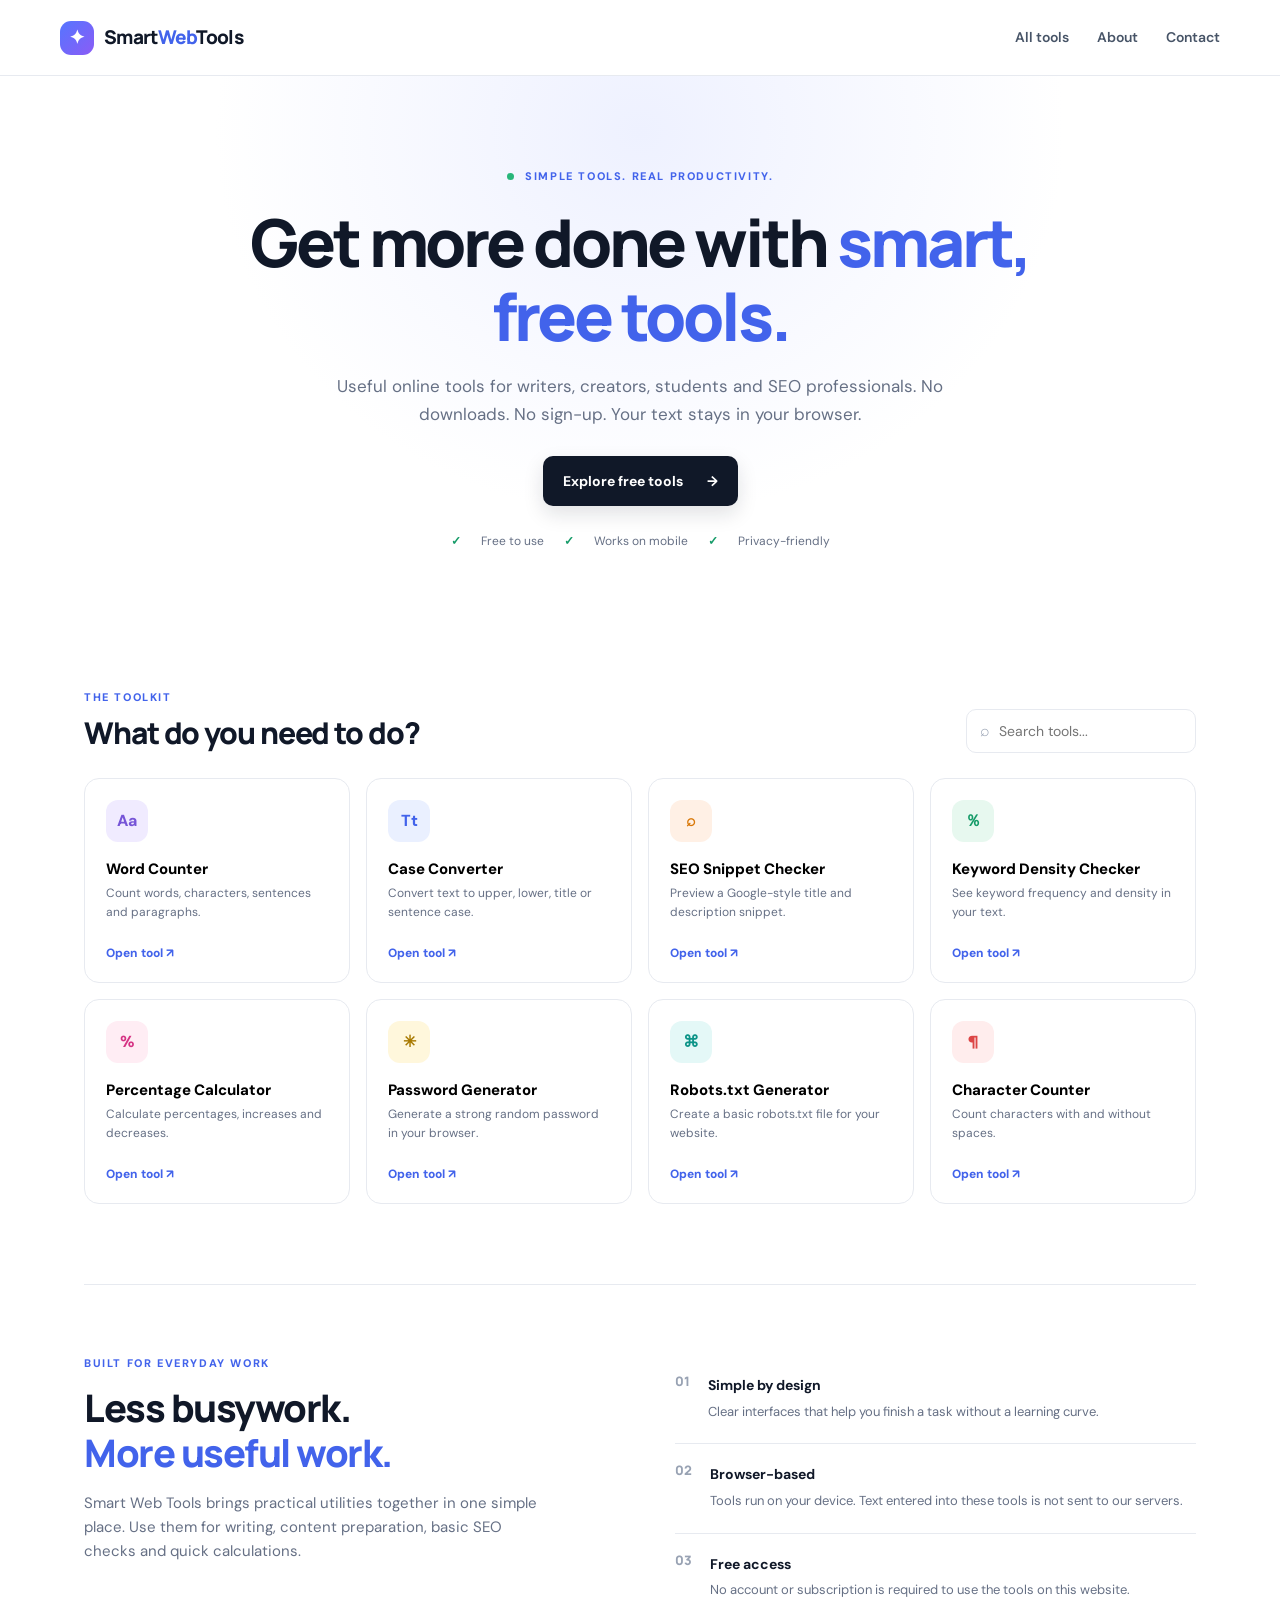
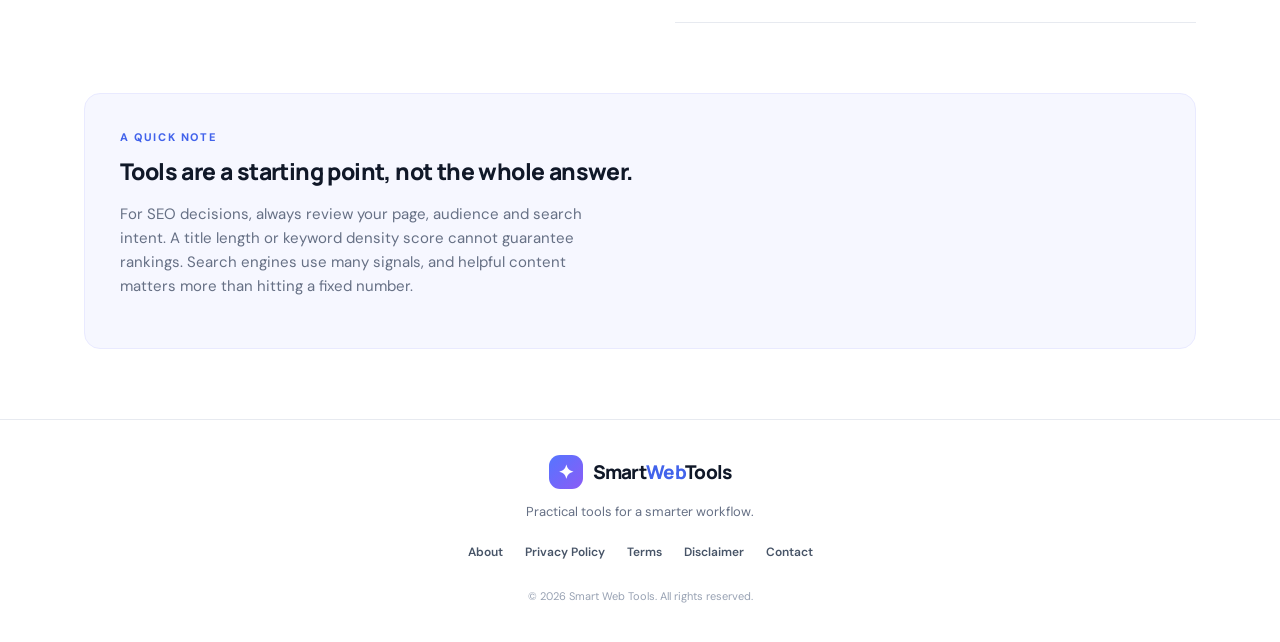
==== index.html @ bcb26a13 "Add files via upload" ====
<!doctype html>
<html lang="en">
<head>
  <meta charset="utf-8">
  <meta name="viewport" content="width=device-width, initial-scale=1">
  <title>Smart Web Tools – Free Online Tools for Everyday Work</title>
  <meta name="description" content="Use free, fast and easy online tools: word counter, character counter, case converter, SEO snippet checker, keyword density checker, percentage calculator, password generator and robots.txt generator.">
  <meta name="robots" content="index,follow">
  <meta name="theme-color" content="#101828">
  <link rel="canonical" href="https://YOUR-USERNAME.github.io/">
  <link rel="icon" href="favicon.svg" type="image/svg+xml">
  <link rel="stylesheet" href="style.css">
  <script type="application/ld+json">
  {
    "@context":"https://schema.org",
    "@type":"WebSite",
    "name":"Smart Web Tools",
    "url":"https://YOUR-USERNAME.github.io/",
    "description":"Free browser-based tools for writing, SEO and everyday calculations."
  }
  </script>
</head>
<body>
<header class="site-header">
  <a class="brand" href="#" aria-label="Smart Web Tools home"><span class="brand-mark">✦</span><span>Smart<span class="brand-accent">Web</span>Tools</span></a>
  <nav><a href="#tools">All tools</a><a href="#about">About</a><a href="contact.html">Contact</a></nav>
</header>
<main>
  <section class="hero">
    <div class="eyebrow"><span class="pulse"></span> SIMPLE TOOLS. REAL PRODUCTIVITY.</div>
    <h1>Get more done with <span>smart, free tools.</span></h1>
    <p class="hero-copy">Useful online tools for writers, creators, students and SEO professionals. No downloads. No sign-up. Your text stays in your browser.</p>
    <a class="primary-btn" href="#tools">Explore free tools <span>→</span></a>
    <div class="hero-note"><span>✓</span> Free to use <span>✓</span> Works on mobile <span>✓</span> Privacy-friendly</div>
  </section>

  <section class="tool-section" id="tools">
    <div class="section-heading"><div><div class="eyebrow">THE TOOLKIT</div><h2>What do you need to do?</h2></div><div class="search-wrap"><span>⌕</span><input id="toolSearch" type="search" placeholder="Search tools..." aria-label="Search tools"></div></div>
    <div class="tool-grid" id="toolGrid">
      <button class="tool-card" data-tool="words" data-name="word counter"><span class="tool-icon purple">Aa</span><span class="tool-card-title">Word Counter</span><span class="tool-card-desc">Count words, characters, sentences and paragraphs.</span><span class="card-link">Open tool ↗</span></button>
      <button class="tool-card" data-tool="case" data-name="case converter"><span class="tool-icon blue">Tt</span><span class="tool-card-title">Case Converter</span><span class="tool-card-desc">Convert text to upper, lower, title or sentence case.</span><span class="card-link">Open tool ↗</span></button>
      <button class="tool-card" data-tool="snippet" data-name="meta title description seo snippet checker"><span class="tool-icon orange">⌕</span><span class="tool-card-title">SEO Snippet Checker</span><span class="tool-card-desc">Preview a Google-style title and description snippet.</span><span class="card-link">Open tool ↗</span></button>
      <button class="tool-card" data-tool="density" data-name="keyword density checker"><span class="tool-icon green">％</span><span class="tool-card-title">Keyword Density Checker</span><span class="tool-card-desc">See keyword frequency and density in your text.</span><span class="card-link">Open tool ↗</span></button>
      <button class="tool-card" data-tool="percent" data-name="percentage calculator"><span class="tool-icon pink">%</span><span class="tool-card-title">Percentage Calculator</span><span class="tool-card-desc">Calculate percentages, increases and decreases.</span><span class="card-link">Open tool ↗</span></button>
      <button class="tool-card" data-tool="password" data-name="password generator"><span class="tool-icon yellow">✳</span><span class="tool-card-title">Password Generator</span><span class="tool-card-desc">Generate a strong random password in your browser.</span><span class="card-link">Open tool ↗</span></button>
      <button class="tool-card" data-tool="robots" data-name="robots txt generator"><span class="tool-icon teal">⌘</span><span class="tool-card-title">Robots.txt Generator</span><span class="tool-card-desc">Create a basic robots.txt file for your website.</span><span class="card-link">Open tool ↗</span></button>
      <button class="tool-card" data-tool="characters" data-name="character counter"><span class="tool-icon red">¶</span><span class="tool-card-title">Character Counter</span><span class="tool-card-desc">Count characters with and without spaces.</span><span class="card-link">Open tool ↗</span></button>
    </div>
    <p id="noResults" class="muted hidden">No tools match that search. Try another word.</p>
  </section>

  <section class="workspace hidden" id="workspace" aria-live="polite">
    <div class="workspace-top"><div><div class="eyebrow">SMART WEB TOOLS</div><h2 id="toolTitle">Tool</h2></div><button class="close-btn" id="closeTool" aria-label="Close tool">✕</button></div>
    <div id="toolContent"></div>
  </section>

  <section class="why-section" id="about">
    <div class="why-copy"><div class="eyebrow">BUILT FOR EVERYDAY WORK</div><h2>Less busywork.<br><span>More useful work.</span></h2><p>Smart Web Tools brings practical utilities together in one simple place. Use them for writing, content preparation, basic SEO checks and quick calculations.</p></div>
    <div class="benefit-list">
      <div class="benefit"><span>01</span><div><b>Simple by design</b><p>Clear interfaces that help you finish a task without a learning curve.</p></div></div>
      <div class="benefit"><span>02</span><div><b>Browser-based</b><p>Tools run on your device. Text entered into these tools is not sent to our servers.</p></div></div>
      <div class="benefit"><span>03</span><div><b>Free access</b><p>No account or subscription is required to use the tools on this website.</p></div></div>
    </div>
  </section>
  <section class="content-note">
    <div class="eyebrow">A QUICK NOTE</div><h2>Tools are a starting point, not the whole answer.</h2>
    <p>For SEO decisions, always review your page, audience and search intent. A title length or keyword density score cannot guarantee rankings. Search engines use many signals, and helpful content matters more than hitting a fixed number.</p>
  </section>
</main>
<footer class="footer">
  <a class="brand" href="#"><span class="brand-mark">✦</span><span>Smart<span class="brand-accent">Web</span>Tools</span></a>
  <p>Practical tools for a smarter workflow.</p>
  <div class="footer-links"><a href="about.html">About</a><a href="privacy.html">Privacy Policy</a><a href="terms.html">Terms</a><a href="disclaimer.html">Disclaimer</a><a href="contact.html">Contact</a></div>
  <small>© <span id="year"></span> Smart Web Tools. All rights reserved.</small>
</footer>
<script src="script.js"></script>
</body></html>
---- style.css ----
@import url('https://fonts.googleapis.com/css2?family=DM+Sans:wght@400;500;600;700&family=Manrope:wght@400;500;600;700;800&display=swap');
:root{--ink:#101828;--muted:#667085;--line:#e7eaf0;--bg:#fff;--soft:#f7f8fc;--blue:#4263eb;--purple:#7257d8}
*{box-sizing:border-box}html{scroll-behavior:smooth}body{margin:0;background:var(--bg);color:var(--ink);font-family:'DM Sans',sans-serif;line-height:1.6}.site-header{height:76px;display:flex;align-items:center;justify-content:space-between;padding:0 max(calc((100% - 1160px)/2),24px);border-bottom:1px solid var(--line);background:#ffffffed;position:sticky;top:0;z-index:5;backdrop-filter:blur(12px)}.brand{display:flex;align-items:center;gap:10px;text-decoration:none;color:var(--ink);font-family:Manrope,sans-serif;font-weight:800;font-size:19px;letter-spacing:-.7px}.brand-mark{display:grid;place-items:center;width:34px;height:34px;border-radius:11px;color:white;background:linear-gradient(135deg,#5575ff,#8b5cf6);font-size:19px}.brand-accent{color:var(--blue)}nav{display:flex;gap:28px}nav a,.footer-links a{color:#475467;text-decoration:none;font-size:14px;font-weight:600}nav a:hover,.footer-links a:hover{color:var(--blue)}main{max-width:1160px;margin:auto;padding:0 24px}.hero{text-align:center;padding:92px 0 84px;background:radial-gradient(ellipse at 50% 10%,#eef1ff 0,transparent 54%)}.eyebrow{font-size:11px;font-weight:800;letter-spacing:1.6px;color:var(--blue)}.pulse{display:inline-block;width:7px;height:7px;border-radius:50%;background:#28b67a;margin-right:7px}.hero h1{font:800 clamp(39px,6vw,66px)/1.12 Manrope,sans-serif;letter-spacing:-3px;max-width:800px;margin:20px auto}.hero h1 span,.why-copy h2 span{color:var(--blue)}.hero-copy{font-size:17px;color:var(--muted);max-width:620px;margin:0 auto 28px}.primary-btn{display:inline-flex;gap:24px;align-items:center;background:var(--ink);color:white;text-decoration:none;padding:14px 20px;border-radius:10px;font-weight:700;font-size:14px;box-shadow:0 8px 20px #10182820}.primary-btn:hover{background:var(--blue)}.hero-note{display:flex;justify-content:center;gap:20px;flex-wrap:wrap;color:#667085;font-size:12px;margin-top:26px}.hero-note span{color:#159b68;font-weight:800}.tool-section{padding:54px 0 80px}.section-heading{display:flex;align-items:end;justify-content:space-between;gap:20px;margin-bottom:25px}.section-heading h2,.workspace h2{font:800 30px Manrope,sans-serif;letter-spacing:-1.1px;margin:5px 0 0}.search-wrap{display:flex;align-items:center;gap:9px;border:1px solid var(--line);border-radius:10px;padding:0 13px;width:230px;color:#98a2b3}.search-wrap input{border:0;outline:0;padding:12px 0;width:100%;font:14px 'DM Sans';background:transparent}.tool-grid{display:grid;grid-template-columns:repeat(4,1fr);gap:16px}.tool-card{display:flex;flex-direction:column;align-items:flex-start;text-align:left;min-height:205px;padding:21px;border:1px solid var(--line);border-radius:15px;background:white;cursor:pointer;transition:.2s;font-family:inherit}.tool-card:hover{transform:translateY(-4px);border-color:#b8c4ff;box-shadow:0 12px 30px #172b4d0d}.tool-icon{display:grid;place-items:center;width:42px;height:42px;border-radius:12px;font-weight:800;font-size:16px;margin-bottom:17px}.purple{background:#f0ebff;color:#7655d7}.blue{background:#eaf0ff;color:#4263eb}.orange{background:#fff0e5;color:#d97706}.green{background:#e7f8ef;color:#159b68}.pink{background:#ffedf4;color:#d63384}.yellow{background:#fff7dc;color:#a87900}.teal{background:#e4f8f7;color:#0d9488}.red{background:#ffeded;color:#dc4545}.tool-card-title{font-weight:800;font-size:15px;margin-bottom:5px}.tool-card-desc{font-size:12px;color:var(--muted);line-height:1.55}.card-link{font-size:12px;color:var(--blue);font-weight:800;margin-top:auto;padding-top:15px}.workspace{margin:0 0 80px;padding:28px;border:1px solid var(--line);border-radius:18px;background:var(--soft)}.workspace-top{display:flex;justify-content:space-between;align-items:center;margin-bottom:20px}.close-btn{border:1px solid var(--line);background:white;border-radius:9px;padding:8px 12px;cursor:pointer}.field{display:block;margin:14px 0 7px;font-size:13px;font-weight:700}.input,.textarea,select{width:100%;padding:12px 13px;border:1px solid #d9deea;border-radius:9px;font:14px 'DM Sans';background:white;color:var(--ink);outline-color:#8298ff}.textarea{min-height:150px;resize:vertical}.row-fields{display:grid;grid-template-columns:1fr 1fr;gap:15px}.actions{display:flex;gap:10px;flex-wrap:wrap;margin:15px 0}.action-btn{border:0;border-radius:9px;padding:11px 16px;background:var(--blue);color:white;font-weight:700;cursor:pointer}.action-btn.secondary{background:#e9edff;color:#334ecb}.result{background:white;border:1px solid var(--line);border-radius:11px;padding:16px;margin-top:14px}.stats{display:grid;grid-template-columns:repeat(4,1fr);gap:10px;margin-top:12px}.stat{background:white;border:1px solid var(--line);border-radius:10px;padding:12px}.stat strong{display:block;font:800 22px Manrope}.stat small{color:var(--muted)}.muted{color:var(--muted);font-size:13px}.hidden{display:none!important}.why-section{padding:70px 0;border-top:1px solid var(--line);display:grid;grid-template-columns:1fr 1fr;gap:70px}.why-copy h2{font:800 38px/1.2 Manrope;letter-spacing:-1.5px;margin:12px 0}.why-copy p,.content-note p{color:var(--muted);font-size:15px;max-width:470px}.benefit{display:flex;gap:18px;padding:17px 0;border-bottom:1px solid var(--line)}.benefit>span{font:800 13px Manrope;color:#98a2b3}.benefit b{font-size:14px}.benefit p{font-size:13px;color:var(--muted);margin:4px 0}.content-note{padding:35px;background:#f6f7ff;border:1px solid #e9eaff;border-radius:16px;margin-bottom:70px}.content-note h2{font:800 23px Manrope;letter-spacing:-.6px;margin:8px 0}.footer{border-top:1px solid var(--line);padding:35px max(calc((100% - 1160px)/2),24px);text-align:center}.footer .brand{justify-content:center}.footer p{color:var(--muted);font-size:13px}.footer-links{display:flex;justify-content:center;gap:22px;flex-wrap:wrap;margin:20px 0}.footer-links a{font-size:12px}.footer small{color:#98a2b3;font-size:11px}
@media(max-width:850px){.tool-grid{grid-template-columns:repeat(2,1fr)}.why-section{gap:35px}.site-header{padding:0 20px}}@media(max-width:600px){.site-header{height:66px}nav{gap:13px}nav a{font-size:12px}.brand{font-size:16px}.brand-mark{width:30px;height:30px}.hero{padding:65px 0}.hero h1{letter-spacing:-2px}.hero-copy{font-size:15px}.section-heading{align-items:flex-start;flex-direction:column}.search-wrap{width:100%}.tool-grid{gap:10px}.tool-card{padding:15px;min-height:210px}.tool-card-desc{font-size:11px}.workspace{padding:18px}.stats{grid-template-columns:repeat(2,1fr)}.why-section{grid-template-columns:1fr;padding:50px 0;gap:20px}.row-fields{grid-template-columns:1fr}.content-note{padding:23px}.footer-links{gap:13px}}
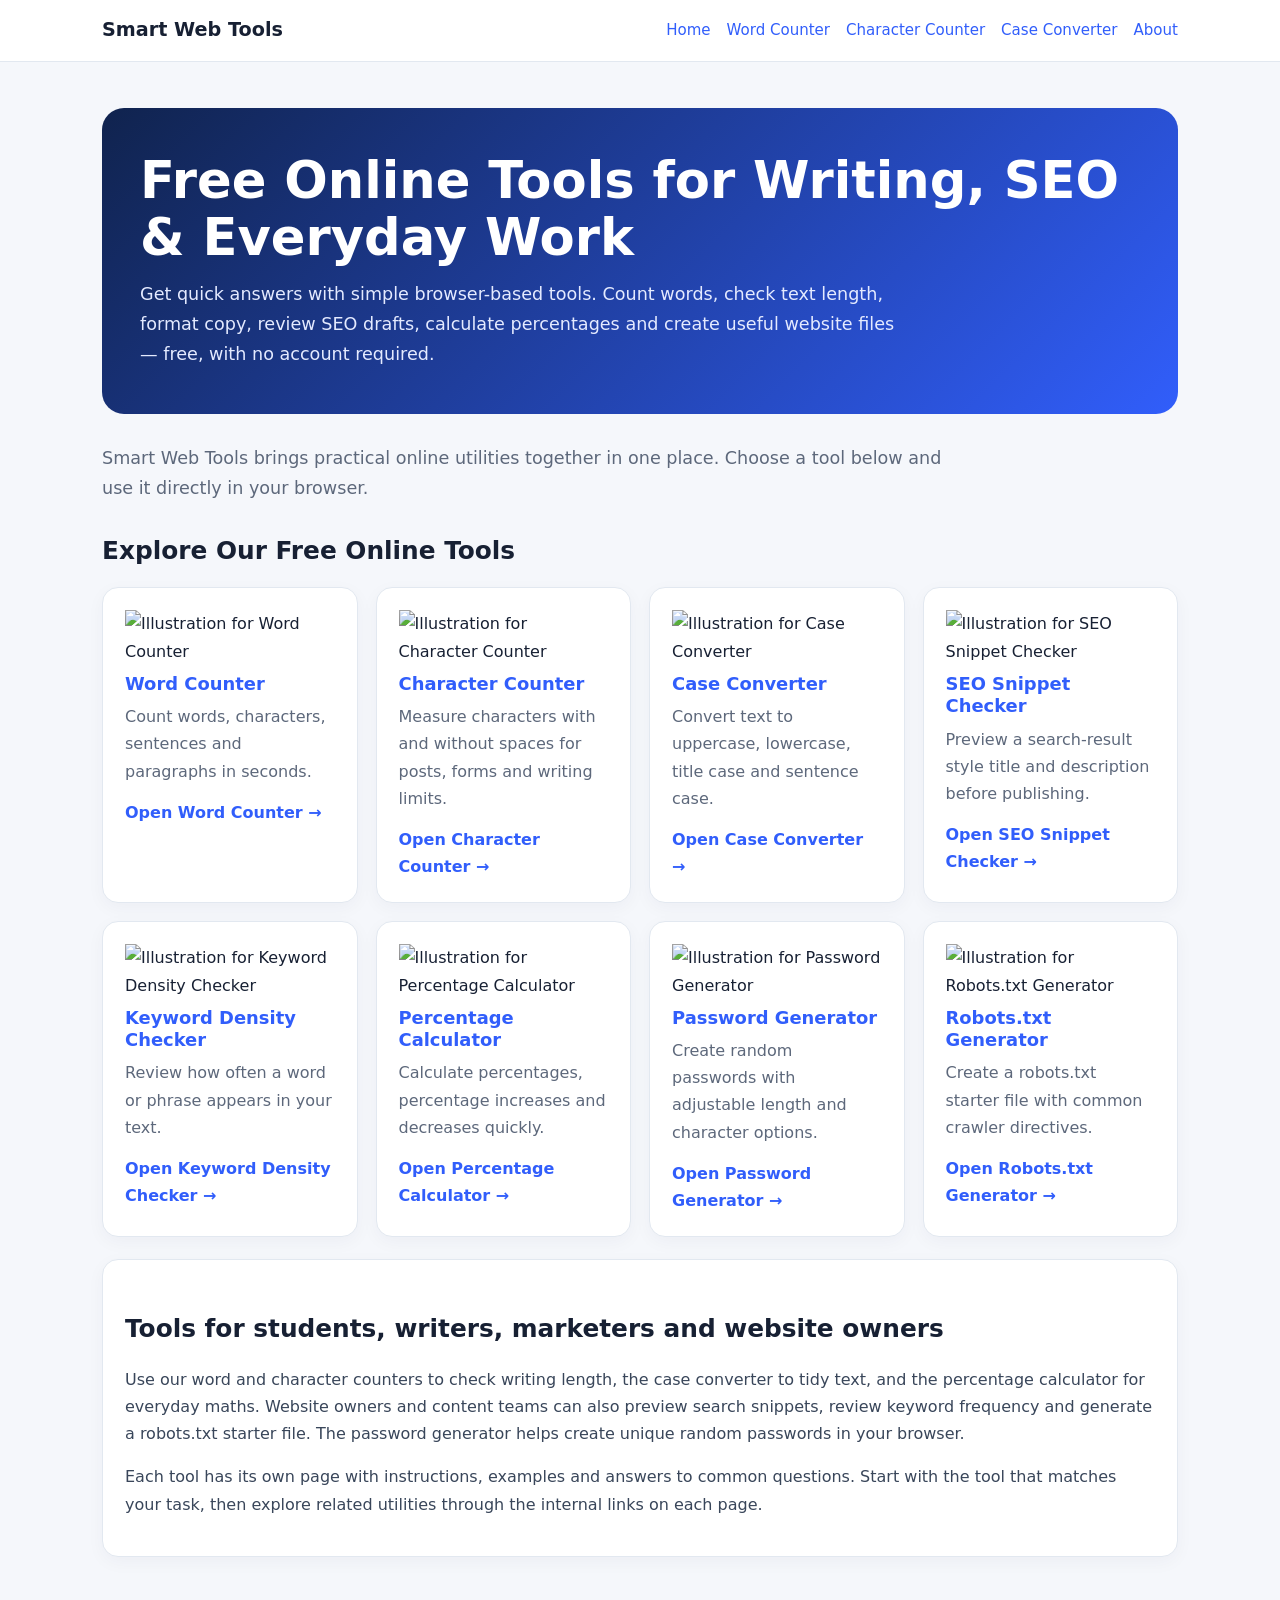
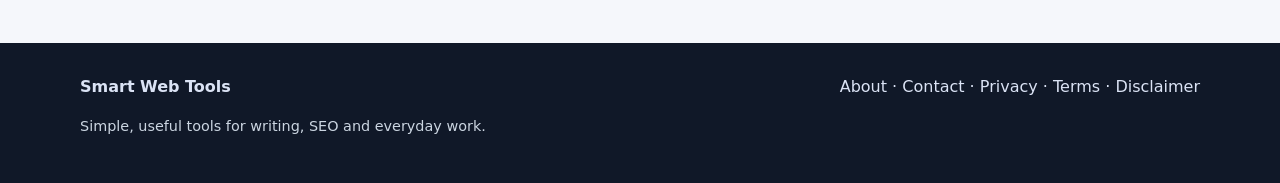
==== commit 22cba2a6: "Add files via upload" ====
--- a/index.html
+++ b/index.html
@@ -1,77 +1,30 @@
 <!doctype html>
 <html lang="en">
 <head>
-  <meta charset="utf-8">
-  <meta name="viewport" content="width=device-width, initial-scale=1">
-  <title>Smart Web Tools – Free Online Tools for Everyday Work</title>
-  <meta name="description" content="Use free, fast and easy online tools: word counter, character counter, case converter, SEO snippet checker, keyword density checker, percentage calculator, password generator and robots.txt generator.">
-  <meta name="robots" content="index,follow">
-  <meta name="theme-color" content="#101828">
-  <link rel="canonical" href="https://YOUR-USERNAME.github.io/">
-  <link rel="icon" href="favicon.svg" type="image/svg+xml">
-  <link rel="stylesheet" href="style.css">
-  <script type="application/ld+json">
-  {
-    "@context":"https://schema.org",
-    "@type":"WebSite",
-    "name":"Smart Web Tools",
-    "url":"https://YOUR-USERNAME.github.io/",
-    "description":"Free browser-based tools for writing, SEO and everyday calculations."
-  }
-  </script>
-</head>
-<body>
-<header class="site-header">
-  <a class="brand" href="#" aria-label="Smart Web Tools home"><span class="brand-mark">✦</span><span>Smart<span class="brand-accent">Web</span>Tools</span></a>
-  <nav><a href="#tools">All tools</a><a href="#about">About</a><a href="contact.html">Contact</a></nav>
-</header>
-<main>
-  <section class="hero">
-    <div class="eyebrow"><span class="pulse"></span> SIMPLE TOOLS. REAL PRODUCTIVITY.</div>
-    <h1>Get more done with <span>smart, free tools.</span></h1>
-    <p class="hero-copy">Useful online tools for writers, creators, students and SEO professionals. No downloads. No sign-up. Your text stays in your browser.</p>
-    <a class="primary-btn" href="#tools">Explore free tools <span>→</span></a>
-    <div class="hero-note"><span>✓</span> Free to use <span>✓</span> Works on mobile <span>✓</span> Privacy-friendly</div>
-  </section>
-
-  <section class="tool-section" id="tools">
-    <div class="section-heading"><div><div class="eyebrow">THE TOOLKIT</div><h2>What do you need to do?</h2></div><div class="search-wrap"><span>⌕</span><input id="toolSearch" type="search" placeholder="Search tools..." aria-label="Search tools"></div></div>
-    <div class="tool-grid" id="toolGrid">
-      <button class="tool-card" data-tool="words" data-name="word counter"><span class="tool-icon purple">Aa</span><span class="tool-card-title">Word Counter</span><span class="tool-card-desc">Count words, characters, sentences and paragraphs.</span><span class="card-link">Open tool ↗</span></button>
-      <button class="tool-card" data-tool="case" data-name="case converter"><span class="tool-icon blue">Tt</span><span class="tool-card-title">Case Converter</span><span class="tool-card-desc">Convert text to upper, lower, title or sentence case.</span><span class="card-link">Open tool ↗</span></button>
-      <button class="tool-card" data-tool="snippet" data-name="meta title description seo snippet checker"><span class="tool-icon orange">⌕</span><span class="tool-card-title">SEO Snippet Checker</span><span class="tool-card-desc">Preview a Google-style title and description snippet.</span><span class="card-link">Open tool ↗</span></button>
-      <button class="tool-card" data-tool="density" data-name="keyword density checker"><span class="tool-icon green">％</span><span class="tool-card-title">Keyword Density Checker</span><span class="tool-card-desc">See keyword frequency and density in your text.</span><span class="card-link">Open tool ↗</span></button>
-      <button class="tool-card" data-tool="percent" data-name="percentage calculator"><span class="tool-icon pink">%</span><span class="tool-card-title">Percentage Calculator</span><span class="tool-card-desc">Calculate percentages, increases and decreases.</span><span class="card-link">Open tool ↗</span></button>
-      <button class="tool-card" data-tool="password" data-name="password generator"><span class="tool-icon yellow">✳</span><span class="tool-card-title">Password Generator</span><span class="tool-card-desc">Generate a strong random password in your browser.</span><span class="card-link">Open tool ↗</span></button>
-      <button class="tool-card" data-tool="robots" data-name="robots txt generator"><span class="tool-icon teal">⌘</span><span class="tool-card-title">Robots.txt Generator</span><span class="tool-card-desc">Create a basic robots.txt file for your website.</span><span class="card-link">Open tool ↗</span></button>
-      <button class="tool-card" data-tool="characters" data-name="character counter"><span class="tool-icon red">¶</span><span class="tool-card-title">Character Counter</span><span class="tool-card-desc">Count characters with and without spaces.</span><span class="card-link">Open tool ↗</span></button>
-    </div>
-    <p id="noResults" class="muted hidden">No tools match that search. Try another word.</p>
-  </section>
-
-  <section class="workspace hidden" id="workspace" aria-live="polite">
-    <div class="workspace-top"><div><div class="eyebrow">SMART WEB TOOLS</div><h2 id="toolTitle">Tool</h2></div><button class="close-btn" id="closeTool" aria-label="Close tool">✕</button></div>
-    <div id="toolContent"></div>
-  </section>
-
-  <section class="why-section" id="about">
-    <div class="why-copy"><div class="eyebrow">BUILT FOR EVERYDAY WORK</div><h2>Less busywork.<br><span>More useful work.</span></h2><p>Smart Web Tools brings practical utilities together in one simple place. Use them for writing, content preparation, basic SEO checks and quick calculations.</p></div>
-    <div class="benefit-list">
-      <div class="benefit"><span>01</span><div><b>Simple by design</b><p>Clear interfaces that help you finish a task without a learning curve.</p></div></div>
-      <div class="benefit"><span>02</span><div><b>Browser-based</b><p>Tools run on your device. Text entered into these tools is not sent to our servers.</p></div></div>
-      <div class="benefit"><span>03</span><div><b>Free access</b><p>No account or subscription is required to use the tools on this website.</p></div></div>
-    </div>
-  </section>
-  <section class="content-note">
-    <div class="eyebrow">A QUICK NOTE</div><h2>Tools are a starting point, not the whole answer.</h2>
-    <p>For SEO decisions, always review your page, audience and search intent. A title length or keyword density score cannot guarantee rankings. Search engines use many signals, and helpful content matters more than hitting a fixed number.</p>
-  </section>
-</main>
-<footer class="footer">
-  <a class="brand" href="#"><span class="brand-mark">✦</span><span>Smart<span class="brand-accent">Web</span>Tools</span></a>
-  <p>Practical tools for a smarter workflow.</p>
-  <div class="footer-links"><a href="about.html">About</a><a href="privacy.html">Privacy Policy</a><a href="terms.html">Terms</a><a href="disclaimer.html">Disclaimer</a><a href="contact.html">Contact</a></div>
-  <small>© <span id="year"></span> Smart Web Tools. All rights reserved.</small>
-</footer>
-<script src="script.js"></script>
-</body></html>+<meta charset="utf-8">
+<meta name="viewport" content="width=device-width, initial-scale=1">
+<title>Smart Web Tools – Free Online Word, SEO, Text & Calculator Tools</title>
+<meta name="description" content="Use free online tools for word counting, character counting, text case conversion, SEO snippet previews, keyword density, percentages, passwords and robots.txt.">
+<meta name="robots" content="index,follow">
+<link rel="canonical" href="https://smart-web-tool.github.io/smart-web-tools/">
+<meta name="theme-color" content="#101828">
+<meta property="og:type" content="website">
+<meta property="og:site_name" content="Smart Web Tools">
+<meta property="og:title" content="Smart Web Tools – Free Online Word, SEO, Text & Calculator Tools">
+<meta property="og:description" content="Use free online tools for word counting, character counting, text case conversion, SEO snippet previews, keyword density, percentages, passwords and robots.txt.">
+<meta property="og:url" content="https://smart-web-tool.github.io/smart-web-tools/">
+<meta name="twitter:card" content="summary">
+<link rel="icon" href="https://smart-web-tool.github.io/smart-web-tools/favicon.svg" type="image/svg+xml">
+<link rel="stylesheet" href="https://smart-web-tool.github.io/smart-web-tools/style.css">
+<script type="application/ld+json">[{"@context": "https://schema.org", "@type": "WebSite", "name": "Smart Web Tools", "url": "https://smart-web-tool.github.io/smart-web-tools/", "description": "Free browser-based online tools for writing, SEO and everyday calculations."}]</script>
+</head><a class="skip" href="#main">Skip to content</a>
+<header class="site-header"><div class="nav">
+<a class="logo" href="index.html">Smart Web Tools</a>
+<nav class="nav-links" aria-label="Main navigation">
+<a href="index.html">Home</a><a href="word-counter/">Word Counter</a>
+<a href="character-counter/">Character Counter</a><a href="case-converter/">Case Converter</a>
+<a href="about.html">About</a>
+</nav></div></header><main id="main"><section class="hero"><h1>Free Online Tools for Writing, SEO & Everyday Work</h1><p>Get quick answers with simple browser-based tools. Count words, check text length, format copy, review SEO drafts, calculate percentages and create useful website files — free, with no account required.</p></section><p class="lead">Smart Web Tools brings practical online utilities together in one place. Choose a tool below and use it directly in your browser.</p><h2>Explore Our Free Online Tools</h2><div class="grid"><article class="tool-card"><img src="assets/word-counter.svg" alt="Illustration for Word Counter" width="68" height="68"><h3><a href="word-counter/">Word Counter</a></h3><p>Count words, characters, sentences and paragraphs in seconds.</p><a class="tool-link" href="word-counter/">Open Word Counter →</a></article><article class="tool-card"><img src="assets/character-counter.svg" alt="Illustration for Character Counter" width="68" height="68"><h3><a href="character-counter/">Character Counter</a></h3><p>Measure characters with and without spaces for posts, forms and writing limits.</p><a class="tool-link" href="character-counter/">Open Character Counter →</a></article><article class="tool-card"><img src="assets/case-converter.svg" alt="Illustration for Case Converter" width="68" height="68"><h3><a href="case-converter/">Case Converter</a></h3><p>Convert text to uppercase, lowercase, title case and sentence case.</p><a class="tool-link" href="case-converter/">Open Case Converter →</a></article><article class="tool-card"><img src="assets/seo-snippet-checker.svg" alt="Illustration for SEO Snippet Checker" width="68" height="68"><h3><a href="seo-snippet-checker/">SEO Snippet Checker</a></h3><p>Preview a search-result style title and description before publishing.</p><a class="tool-link" href="seo-snippet-checker/">Open SEO Snippet Checker →</a></article><article class="tool-card"><img src="assets/keyword-density-checker.svg" alt="Illustration for Keyword Density Checker" width="68" height="68"><h3><a href="keyword-density-checker/">Keyword Density Checker</a></h3><p>Review how often a word or phrase appears in your text.</p><a class="tool-link" href="keyword-density-checker/">Open Keyword Density Checker →</a></article><article class="tool-card"><img src="assets/percentage-calculator.svg" alt="Illustration for Percentage Calculator" width="68" height="68"><h3><a href="percentage-calculator/">Percentage Calculator</a></h3><p>Calculate percentages, percentage increases and decreases quickly.</p><a class="tool-link" href="percentage-calculator/">Open Percentage Calculator →</a></article><article class="tool-card"><img src="assets/password-generator.svg" alt="Illustration for Password Generator" width="68" height="68"><h3><a href="password-generator/">Password Generator</a></h3><p>Create random passwords with adjustable length and character options.</p><a class="tool-link" href="password-generator/">Open Password Generator →</a></article><article class="tool-card"><img src="assets/robots-txt-generator.svg" alt="Illustration for Robots.txt Generator" width="68" height="68"><h3><a href="robots-txt-generator/">Robots.txt Generator</a></h3><p>Create a robots.txt starter file with common crawler directives.</p><a class="tool-link" href="robots-txt-generator/">Open Robots.txt Generator →</a></article></div><section class="content-card"><h2>Tools for students, writers, marketers and website owners</h2><p>Use our word and character counters to check writing length, the case converter to tidy text, and the percentage calculator for everyday maths. Website owners and content teams can also preview search snippets, review keyword frequency and generate a robots.txt starter file. The password generator helps create unique random passwords in your browser.</p><p>Each tool has its own page with instructions, examples and answers to common questions. Start with the tool that matches your task, then explore related utilities through the internal links on each page.</p></section></main><footer class="site-footer"><div class="footer-inner">
+<div><strong>Smart Web Tools</strong><p class="small" style="color:#cbd5e1">Simple, useful tools for writing, SEO and everyday work.</p></div>
+<div><a href="about.html">About</a> · <a href="contact.html">Contact</a> · <a href="privacy.html">Privacy</a> · <a href="terms.html">Terms</a> · <a href="disclaimer.html">Disclaimer</a></div>
+</div></footer></body></html>
